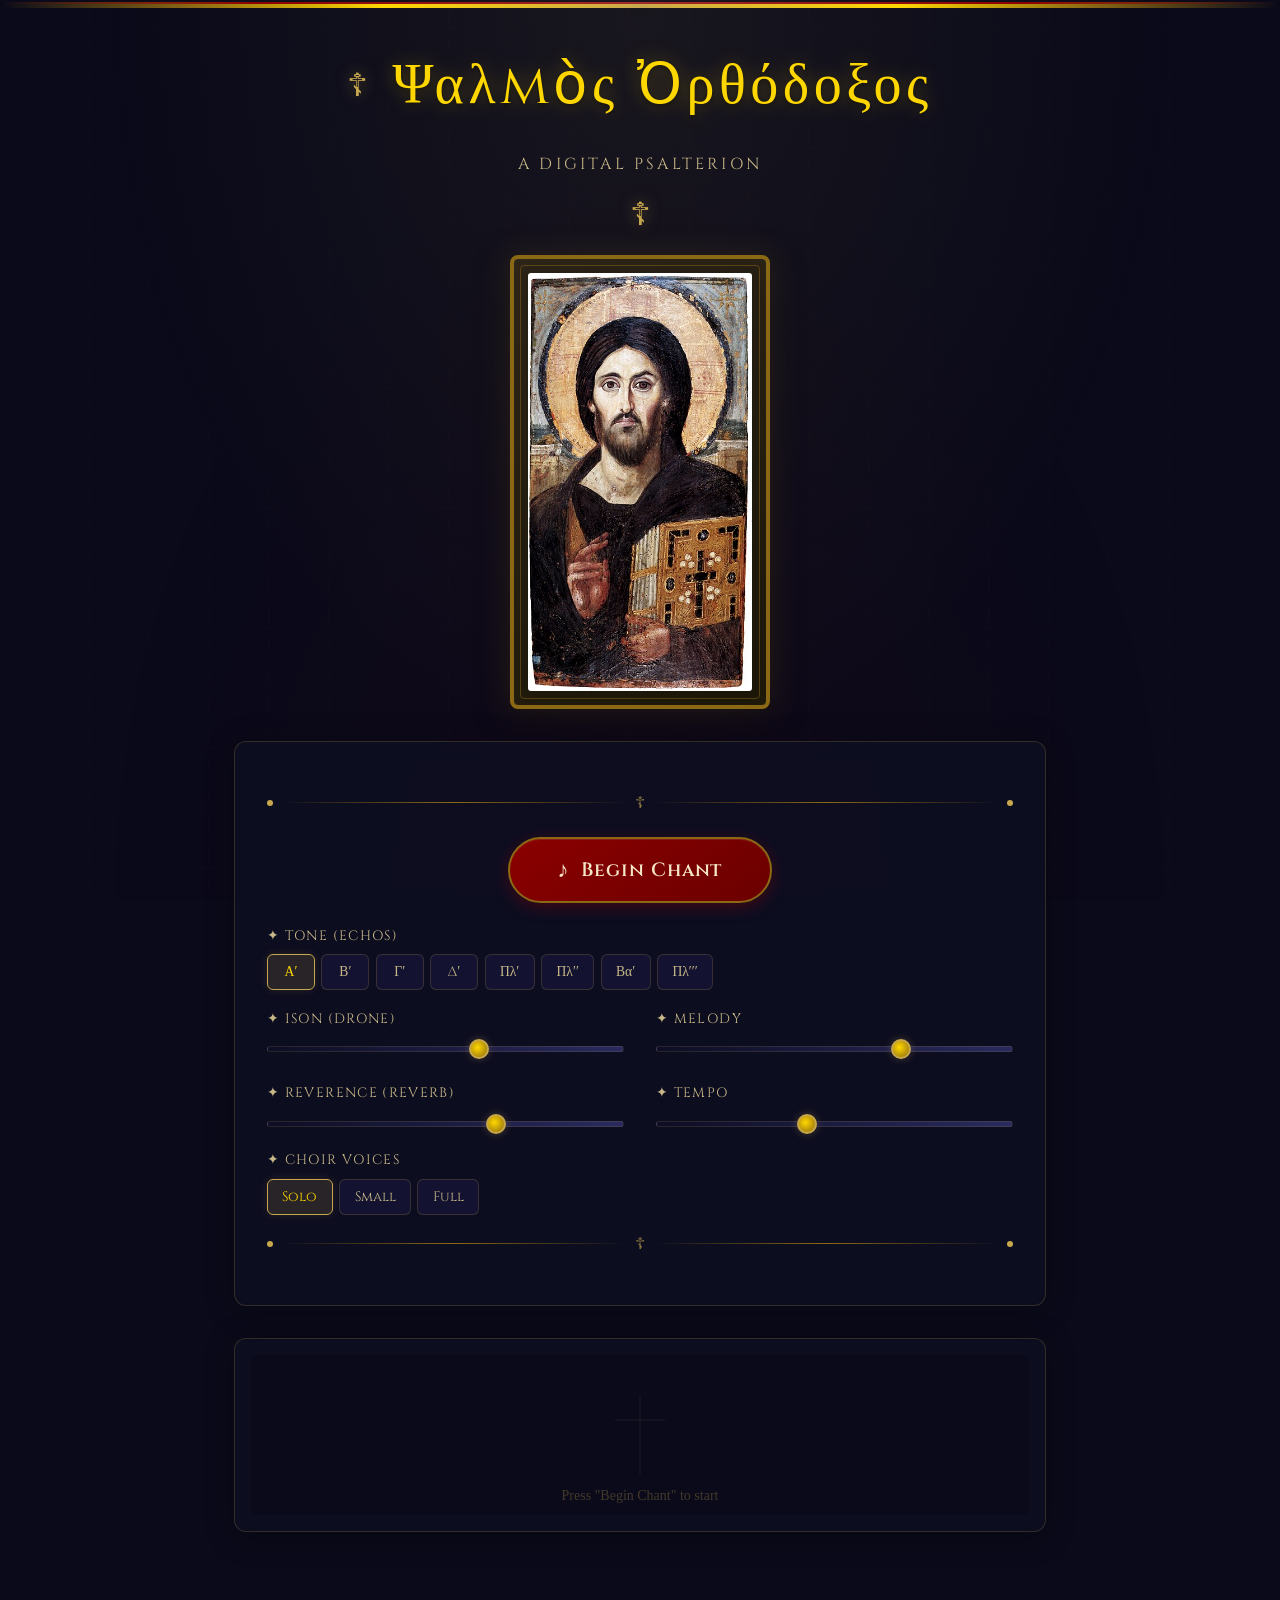
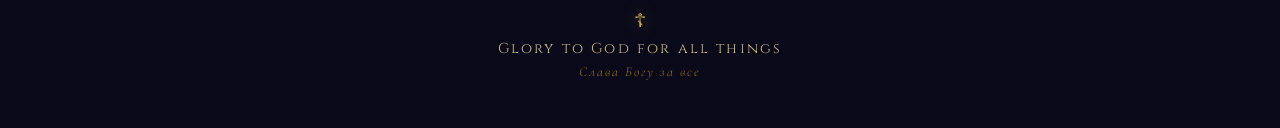
==== desktop.html @ ed6f1423 "Add files via upload" ====
<!DOCTYPE html>
<html lang="en">
<head>
    <meta charset="UTF-8">
    <meta name="viewport" content="width=device-width, initial-scale=1.0">
    <title>Ψαλμὸς Ὀρθόδοξος — Orthodox Chant Synthesizer</title>
    <link rel="preconnect" href="https://fonts.googleapis.com">
    <link rel="preconnect" href="https://fonts.gstatic.com" crossorigin>
    <link href="https://fonts.googleapis.com/css2?family=Uncial+Antiqua&family=Cinzel:wght@400;600;700&family=Cormorant+Garamond:ital,wght@0,400;0,600;1,400&display=swap" rel="stylesheet">
    <link rel="stylesheet" href="style.css">
</head>
<body>
    <div class="icon-border-top"></div>
    <div class="incense-container" id="incenseContainer"></div>

    <header>
        <div class="cross-ornament">&#x2626;</div>
        <h1>&#x03A8;&#x03B1;&#x03BB;&#x03BC;&#x1F78;&#x03C2; &#x1F48;&#x03C1;&#x03B8;&#x03CC;&#x03B4;&#x03BF;&#x03BE;&#x03BF;&#x03C2;</h1>
        <p class="subtitle">A Digital Psalterion</p>
        <div class="cross-ornament">&#x2626;</div>
    </header>

    <main>
        <!-- Central Icon -->
        <div class="icon-frame" id="mainIcon">
            <img class="orthodox-icon" src="pantocrator.jpg"
                 alt="Christ Pantocrator — 6th century icon, Saint Catherine's Monastery, Sinai">
            <div class="icon-glow"></div>
        </div>

        <!-- Transport Controls -->
        <div class="controls-panel">
            <div class="ornament-line">
                <span class="ornament-dot"></span>
                <span class="ornament-rule"></span>
                <span class="ornament-cross">&#x2626;</span>
                <span class="ornament-rule"></span>
                <span class="ornament-dot"></span>
            </div>

            <div class="transport">
                <button class="btn-chant" id="btnChant" onclick="toggleChant()">
                    <span class="btn-icon">&#x266A;</span>
                    <span class="btn-text">Begin Chant</span>
                </button>
            </div>

            <!-- Mode Selector -->
            <div class="control-group">
                <label class="control-label">&#x2726; Tone (Echos)</label>
                <div class="mode-selector">
                    <button class="mode-btn active" data-mode="1" onclick="setMode(1)">&#x0391;&#x2032;</button>
                    <button class="mode-btn" data-mode="2" onclick="setMode(2)">&#x0392;&#x2032;</button>
                    <button class="mode-btn" data-mode="3" onclick="setMode(3)">&#x0393;&#x2032;</button>
                    <button class="mode-btn" data-mode="4" onclick="setMode(4)">&#x0394;&#x2032;</button>
                    <button class="mode-btn" data-mode="5" onclick="setMode(5)">&#x03A0;&#x03BB;&#x2032;</button>
                    <button class="mode-btn" data-mode="6" onclick="setMode(6)">&#x03A0;&#x03BB;&#x2032;&#x2032;</button>
                    <button class="mode-btn" data-mode="7" onclick="setMode(7)">&#x0392;&#x03B1;&#x2032;</button>
                    <button class="mode-btn" data-mode="8" onclick="setMode(8)">&#x03A0;&#x03BB;&#x2032;&#x2032;&#x2032;</button>
                </div>
            </div>

            <!-- Sliders -->
            <div class="sliders-grid">
                <div class="control-group">
                    <label class="control-label">&#x2726; Ison (Drone)</label>
                    <input type="range" class="slider" id="droneVol" min="0" max="100" value="60" oninput="updateDrone()">
                </div>
                <div class="control-group">
                    <label class="control-label">&#x2726; Melody</label>
                    <input type="range" class="slider" id="melodyVol" min="0" max="100" value="70" oninput="updateMelody()">
                </div>
                <div class="control-group">
                    <label class="control-label">&#x2726; Reverence (Reverb)</label>
                    <input type="range" class="slider" id="reverbMix" min="0" max="100" value="65" oninput="updateReverb()">
                </div>
                <div class="control-group">
                    <label class="control-label">&#x2726; Tempo</label>
                    <input type="range" class="slider" id="tempoSlider" min="30" max="90" value="55" oninput="updateTempo()">
                </div>
            </div>

            <!-- Choir Size -->
            <div class="control-group">
                <label class="control-label">&#x2726; Choir Voices</label>
                <div class="mode-selector">
                    <button class="choir-btn active" data-voices="1" onclick="setVoices(1)">Solo</button>
                    <button class="choir-btn" data-voices="3" onclick="setVoices(3)">Small</button>
                    <button class="choir-btn" data-voices="6" onclick="setVoices(6)">Full</button>
                </div>
            </div>

            <div class="ornament-line">
                <span class="ornament-dot"></span>
                <span class="ornament-rule"></span>
                <span class="ornament-cross">&#x2626;</span>
                <span class="ornament-rule"></span>
                <span class="ornament-dot"></span>
            </div>
        </div>

        <!-- Visualization -->
        <div class="visualization-frame">
            <canvas id="vizCanvas" width="800" height="200"></canvas>
        </div>
    </main>

    <footer>
        <div class="cross-ornament small">&#x2626;</div>
        <p>Glory to God for all things</p>
        <p class="slavonic">&#x0421;&#x043B;&#x0430;&#x0432;&#x0430; &#x0411;&#x043E;&#x0433;&#x0443; &#x0437;&#x0430; &#x0432;&#x0441;&#x0435;</p>
    </footer>

    <script src="chant-engine.js"></script>
    <script src="app.js"></script>
</body>
</html>
---- style.css ----
/* === Orthodox Chant Synthesizer — Styles === */

:root {
    --gold: #c8a84e;
    --gold-bright: #ffd700;
    --gold-dark: #8b6914;
    --crimson: #8b0000;
    --crimson-light: #a52a2a;
    --navy: #1a1a3e;
    --navy-deep: #0d0d24;
    --navy-light: #2a2a5e;
    --parchment: #f5e6c8;
    --parchment-dark: #d4c4a0;
    --wood: #3a2518;
    --wood-light: #5a3a28;
    --text-gold: #e8d5a0;
    --text-light: #c8b888;
    --bg-dark: #0a0a1a;
    --bg-panel: rgba(15, 15, 35, 0.85);
}

* {
    margin: 0;
    padding: 0;
    box-sizing: border-box;
}

body {
    font-family: 'Cormorant Garamond', Georgia, serif;
    background: var(--bg-dark);
    color: var(--text-gold);
    min-height: 100vh;
    overflow-x: hidden;
    position: relative;
}

/* Background pattern — subtle cross tessellation */
body::before {
    content: '';
    position: fixed;
    inset: 0;
    background:
        radial-gradient(ellipse at 50% 0%, rgba(200, 168, 78, 0.08) 0%, transparent 60%),
        radial-gradient(ellipse at 50% 100%, rgba(139, 0, 0, 0.06) 0%, transparent 60%);
    pointer-events: none;
    z-index: 0;
}

body::after {
    content: '';
    position: fixed;
    inset: 0;
    background-image:
        url("data:image/svg+xml,%3Csvg xmlns='http://www.w3.org/2000/svg' width='60' height='60' viewBox='0 0 60 60'%3E%3Cpath d='M29 8v16M29 36v16M21 28h16' stroke='%23c8a84e' stroke-width='0.3' opacity='0.08'/%3E%3C/svg%3E");
    pointer-events: none;
    z-index: 0;
}

/* Icon border at top */
.icon-border-top {
    height: 6px;
    background: linear-gradient(90deg,
        transparent 0%,
        var(--gold-dark) 15%,
        var(--gold-bright) 30%,
        var(--gold) 50%,
        var(--gold-bright) 70%,
        var(--gold-dark) 85%,
        transparent 100%
    );
    position: relative;
    z-index: 10;
}

.icon-border-top::after {
    content: '';
    display: block;
    height: 2px;
    margin-top: 2px;
    background: linear-gradient(90deg,
        transparent 0%,
        var(--crimson) 20%,
        var(--crimson-light) 50%,
        var(--crimson) 80%,
        transparent 100%
    );
}

/* Incense smoke particles */
.incense-container {
    position: fixed;
    inset: 0;
    pointer-events: none;
    z-index: 1;
    overflow: hidden;
}

.smoke-particle {
    position: absolute;
    width: 4px;
    height: 4px;
    background: radial-gradient(circle, rgba(200, 168, 78, 0.3), transparent);
    border-radius: 50%;
    animation: smokeRise linear forwards;
}

@keyframes smokeRise {
    0% {
        opacity: 0;
        transform: translateY(0) translateX(0) scale(1);
    }
    20% {
        opacity: 0.4;
    }
    100% {
        opacity: 0;
        transform: translateY(-400px) translateX(var(--drift)) scale(8);
    }
}

/* Header */
header {
    text-align: center;
    padding: 2.5rem 1rem 1.5rem;
    position: relative;
    z-index: 5;
    display: flex;
    align-items: center;
    justify-content: center;
    gap: 1.5rem;
}

.cross-ornament {
    font-size: 2rem;
    color: var(--gold);
    text-shadow: 0 0 15px rgba(200, 168, 78, 0.5);
    line-height: 1;
}

.cross-ornament.small {
    font-size: 1.2rem;
}

h1 {
    font-family: 'Uncial Antiqua', 'Cinzel', serif;
    font-size: clamp(2rem, 5vw, 3.5rem);
    font-weight: 400;
    color: var(--gold-bright);
    text-shadow:
        0 0 20px rgba(255, 215, 0, 0.3),
        0 2px 4px rgba(0, 0, 0, 0.5);
    letter-spacing: 0.08em;
}

.subtitle {
    font-family: 'Cinzel', serif;
    font-size: 1rem;
    color: var(--text-light);
    letter-spacing: 0.2em;
    text-transform: uppercase;
    margin-top: 0.3rem;
}

header {
    flex-wrap: wrap;
}

header .subtitle {
    flex-basis: 100%;
}

/* Main layout */
main {
    max-width: 860px;
    margin: 0 auto;
    padding: 0 1.5rem 3rem;
    position: relative;
    z-index: 5;
}

/* Icon Frame */
.icon-frame {
    width: 260px;
    margin: 0 auto 2rem;
    padding: 14px;
    background: linear-gradient(145deg, #2a2218, #1a1508);
    border: 4px solid var(--gold-dark);
    border-radius: 8px;
    box-shadow:
        0 0 30px rgba(200, 168, 78, 0.15),
        inset 0 0 20px rgba(200, 168, 78, 0.05),
        0 8px 32px rgba(0, 0, 0, 0.5);
    position: relative;
    cursor: pointer;
    transition: box-shadow 0.5s ease, transform 0.3s ease;
    overflow: hidden;
}

.icon-frame:hover {
    box-shadow:
        0 0 50px rgba(200, 168, 78, 0.25),
        inset 0 0 30px rgba(200, 168, 78, 0.08),
        0 8px 32px rgba(0, 0, 0, 0.5);
    transform: scale(1.02);
}

.icon-frame.active {
    box-shadow:
        0 0 60px rgba(255, 215, 0, 0.35),
        inset 0 0 30px rgba(200, 168, 78, 0.1),
        0 8px 32px rgba(0, 0, 0, 0.5);
    border-color: var(--gold-bright);
}

.icon-frame.active .icon-glow {
    opacity: 1;
}

/* Ornamental inner border for icon */
.icon-frame::before {
    content: '';
    position: absolute;
    inset: 6px;
    border: 1px solid var(--gold-dark);
    border-radius: 4px;
    opacity: 0.5;
    pointer-events: none;
    z-index: 2;
}

/* Outer ornamental border */
.icon-frame::after {
    content: '';
    position: absolute;
    inset: -2px;
    border: 1px solid rgba(200, 168, 78, 0.15);
    border-radius: 10px;
    pointer-events: none;
}

.orthodox-icon {
    width: 100%;
    height: auto;
    display: block;
    border-radius: 3px;
    filter: saturate(0.85) contrast(1.05);
    position: relative;
    z-index: 1;
}

/* Golden glow overlay when active */
.icon-glow {
    position: absolute;
    inset: 0;
    background: radial-gradient(ellipse at 50% 30%, rgba(255, 215, 0, 0.12), transparent 70%);
    pointer-events: none;
    opacity: 0;
    transition: opacity 1.5s ease;
    z-index: 2;
}

/* Controls Panel */
.controls-panel {
    background: var(--bg-panel);
    border: 1px solid rgba(200, 168, 78, 0.2);
    border-radius: 12px;
    padding: 2rem;
    margin-bottom: 2rem;
    backdrop-filter: blur(10px);
    box-shadow: 0 4px 30px rgba(0, 0, 0, 0.3);
}

/* Ornament lines */
.ornament-line {
    display: flex;
    align-items: center;
    gap: 0.5rem;
    margin: 1.2rem 0;
}

.ornament-dot {
    width: 6px;
    height: 6px;
    background: var(--gold);
    border-radius: 50%;
    flex-shrink: 0;
}

.ornament-rule {
    flex: 1;
    height: 1px;
    background: linear-gradient(90deg, transparent, var(--gold-dark), transparent);
}

.ornament-cross {
    color: var(--gold);
    font-size: 1rem;
    flex-shrink: 0;
    opacity: 0.7;
}

/* Transport button */
.transport {
    display: flex;
    justify-content: center;
    margin: 1.5rem 0;
}

.btn-chant {
    font-family: 'Cinzel', serif;
    font-size: 1.2rem;
    font-weight: 600;
    color: var(--parchment);
    background: linear-gradient(145deg, var(--crimson), #6b0000);
    border: 2px solid var(--gold-dark);
    border-radius: 50px;
    padding: 1rem 3rem;
    cursor: pointer;
    transition: all 0.3s ease;
    display: flex;
    align-items: center;
    gap: 0.7rem;
    box-shadow:
        0 4px 15px rgba(139, 0, 0, 0.4),
        inset 0 1px 0 rgba(255, 255, 255, 0.1);
    letter-spacing: 0.05em;
}

.btn-chant:hover {
    background: linear-gradient(145deg, #a52a2a, #8b0000);
    border-color: var(--gold);
    box-shadow:
        0 4px 20px rgba(139, 0, 0, 0.6),
        0 0 20px rgba(200, 168, 78, 0.2),
        inset 0 1px 0 rgba(255, 255, 255, 0.15);
    transform: translateY(-1px);
}

.btn-chant:active {
    transform: translateY(1px);
}

.btn-chant.playing {
    background: linear-gradient(145deg, #006400, #004d00);
    border-color: var(--gold-bright);
    box-shadow:
        0 4px 20px rgba(0, 100, 0, 0.4),
        0 0 30px rgba(255, 215, 0, 0.15);
    animation: glowPulse 3s ease-in-out infinite;
}

@keyframes glowPulse {
    0%, 100% { box-shadow: 0 4px 20px rgba(0, 100, 0, 0.4), 0 0 20px rgba(255, 215, 0, 0.1); }
    50% { box-shadow: 0 4px 25px rgba(0, 100, 0, 0.6), 0 0 35px rgba(255, 215, 0, 0.25); }
}

.btn-icon {
    font-size: 1.4rem;
}

/* Control labels */
.control-label {
    display: block;
    font-family: 'Cinzel', serif;
    font-size: 0.85rem;
    color: var(--text-light);
    letter-spacing: 0.1em;
    margin-bottom: 0.6rem;
    text-transform: uppercase;
}

.control-group {
    margin-bottom: 1.2rem;
}

/* Mode selector buttons */
.mode-selector {
    display: flex;
    gap: 0.4rem;
    flex-wrap: wrap;
}

.mode-btn, .choir-btn {
    font-family: 'Cinzel', serif;
    font-size: 0.85rem;
    color: var(--text-light);
    background: rgba(26, 26, 62, 0.6);
    border: 1px solid rgba(200, 168, 78, 0.2);
    border-radius: 6px;
    padding: 0.5rem 0.9rem;
    cursor: pointer;
    transition: all 0.2s ease;
    min-width: 48px;
    text-align: center;
}

.mode-btn:hover, .choir-btn:hover {
    background: rgba(200, 168, 78, 0.1);
    border-color: var(--gold-dark);
}

.mode-btn.active, .choir-btn.active {
    color: var(--gold-bright);
    background: rgba(200, 168, 78, 0.15);
    border-color: var(--gold);
    box-shadow: 0 0 10px rgba(200, 168, 78, 0.15);
}

/* Sliders */
.sliders-grid {
    display: grid;
    grid-template-columns: 1fr 1fr;
    gap: 0.5rem 2rem;
}

@media (max-width: 600px) {
    .sliders-grid {
        grid-template-columns: 1fr;
    }
}

.slider {
    -webkit-appearance: none;
    appearance: none;
    width: 100%;
    height: 6px;
    background: linear-gradient(90deg, var(--navy-deep), var(--navy-light));
    border-radius: 3px;
    outline: none;
    border: 1px solid rgba(200, 168, 78, 0.15);
}

.slider::-webkit-slider-thumb {
    -webkit-appearance: none;
    appearance: none;
    width: 20px;
    height: 20px;
    background: radial-gradient(circle at 40% 40%, var(--gold-bright), var(--gold-dark));
    border-radius: 50%;
    cursor: pointer;
    border: 2px solid var(--gold);
    box-shadow: 0 0 8px rgba(200, 168, 78, 0.3);
    transition: box-shadow 0.2s;
}

.slider::-webkit-slider-thumb:hover {
    box-shadow: 0 0 15px rgba(200, 168, 78, 0.5);
}

.slider::-moz-range-thumb {
    width: 20px;
    height: 20px;
    background: radial-gradient(circle at 40% 40%, var(--gold-bright), var(--gold-dark));
    border-radius: 50%;
    cursor: pointer;
    border: 2px solid var(--gold);
    box-shadow: 0 0 8px rgba(200, 168, 78, 0.3);
}

/* Visualization */
.visualization-frame {
    background: var(--bg-panel);
    border: 1px solid rgba(200, 168, 78, 0.2);
    border-radius: 12px;
    padding: 1rem;
    overflow: hidden;
    box-shadow: 0 4px 30px rgba(0, 0, 0, 0.3);
}

#vizCanvas {
    width: 100%;
    height: 160px;
    display: block;
    border-radius: 6px;
}

/* Footer */
footer {
    text-align: center;
    padding: 2rem 1rem 3rem;
    position: relative;
    z-index: 5;
}

footer p {
    font-family: 'Cinzel', serif;
    font-size: 0.9rem;
    color: var(--text-light);
    letter-spacing: 0.15em;
    margin-top: 0.5rem;
}

footer .slavonic {
    font-family: 'Cormorant Garamond', serif;
    font-style: italic;
    font-size: 0.85rem;
    color: var(--gold-dark);
    margin-top: 0.3rem;
}

/* Scrollbar styling */
::-webkit-scrollbar {
    width: 8px;
}

::-webkit-scrollbar-track {
    background: var(--bg-dark);
}

::-webkit-scrollbar-thumb {
    background: var(--gold-dark);
    border-radius: 4px;
}

::-webkit-scrollbar-thumb:hover {
    background: var(--gold);
}

/* Selection color */
::selection {
    background: rgba(200, 168, 78, 0.3);
    color: var(--parchment);
}
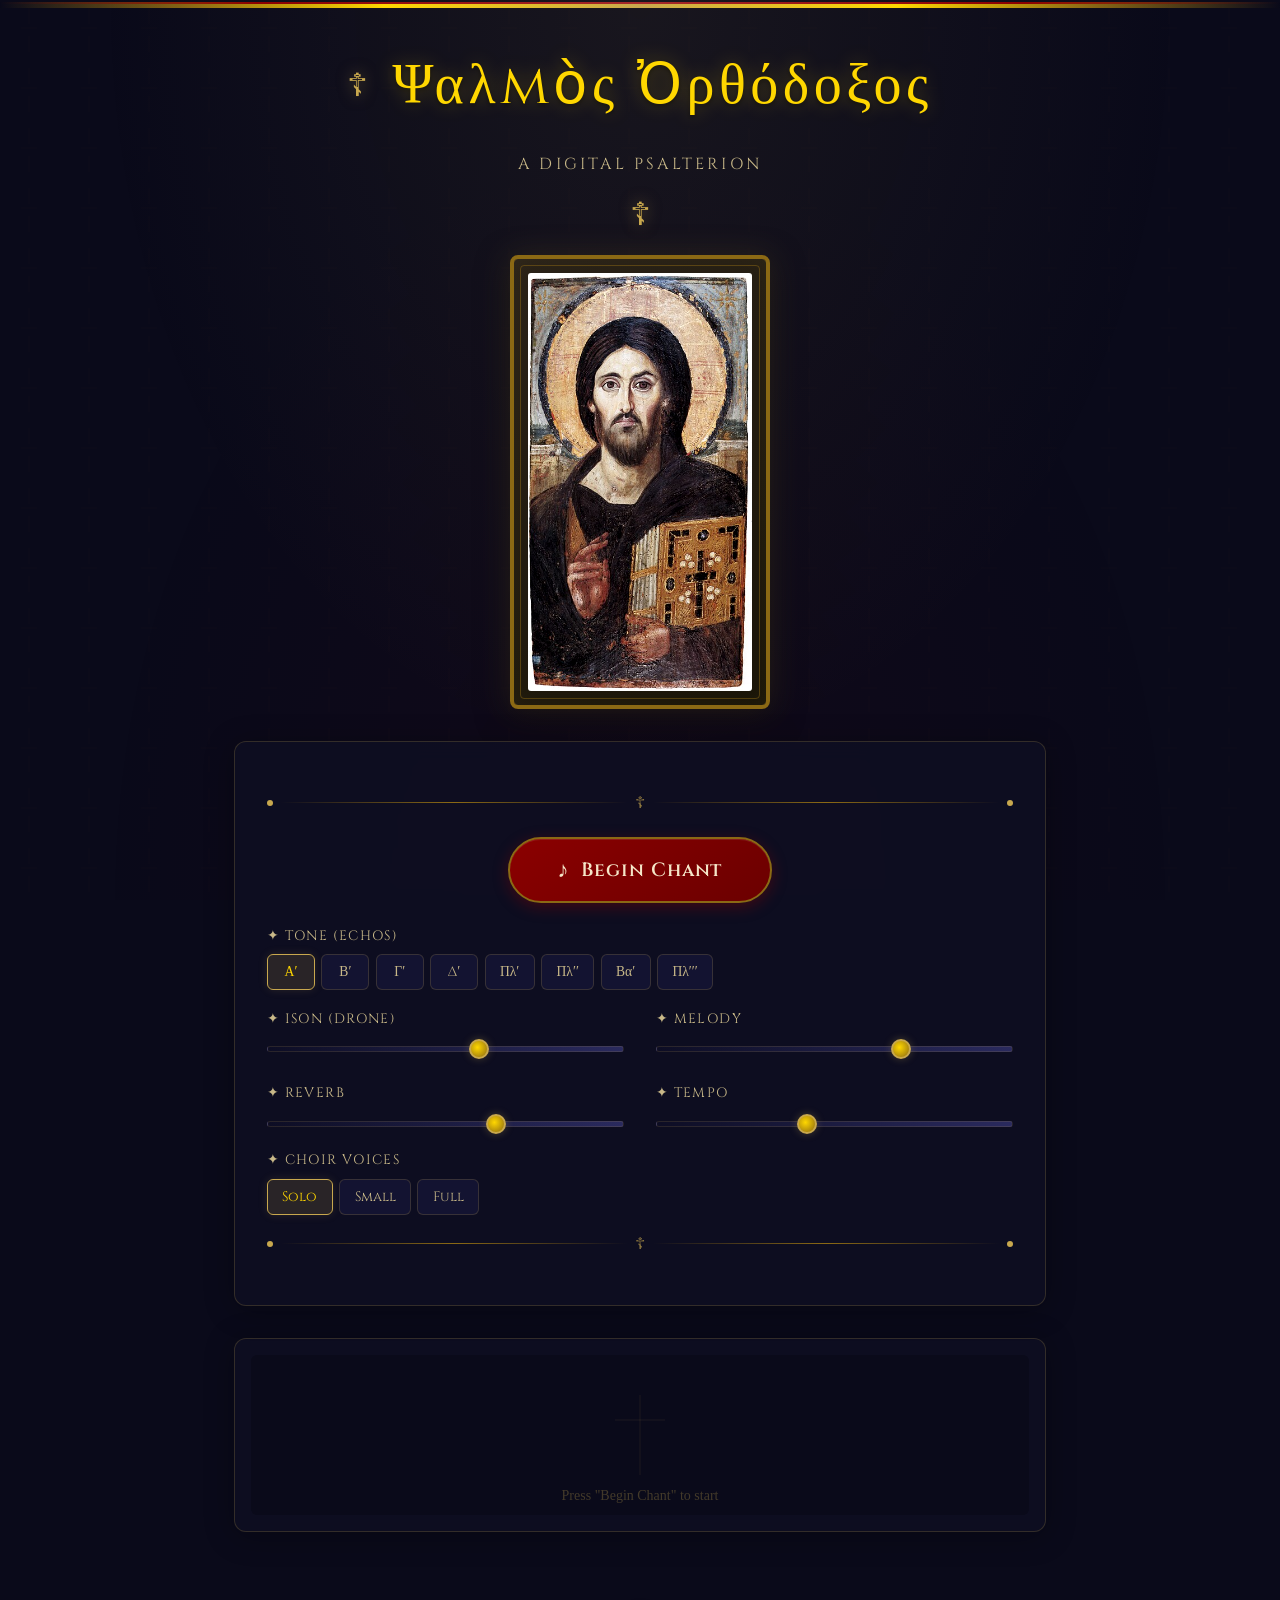
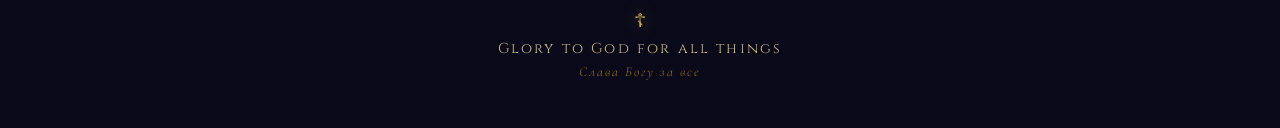
==== commit 190d6f21: "Rename 'Reverence (Reverb)' label to 'Reverb' in both desktop and mobile UI Co-Authored-By: Claude O" ====
--- a/desktop.html
+++ b/desktop.html
@@ -71,7 +71,7 @@
                     <input type="range" class="slider" id="melodyVol" min="0" max="100" value="70" oninput="updateMelody()">
                 </div>
                 <div class="control-group">
-                    <label class="control-label">&#x2726; Reverence (Reverb)</label>
+                    <label class="control-label">&#x2726; Reverb</label>
                     <input type="range" class="slider" id="reverbMix" min="0" max="100" value="65" oninput="updateReverb()">
                 </div>
                 <div class="control-group">
